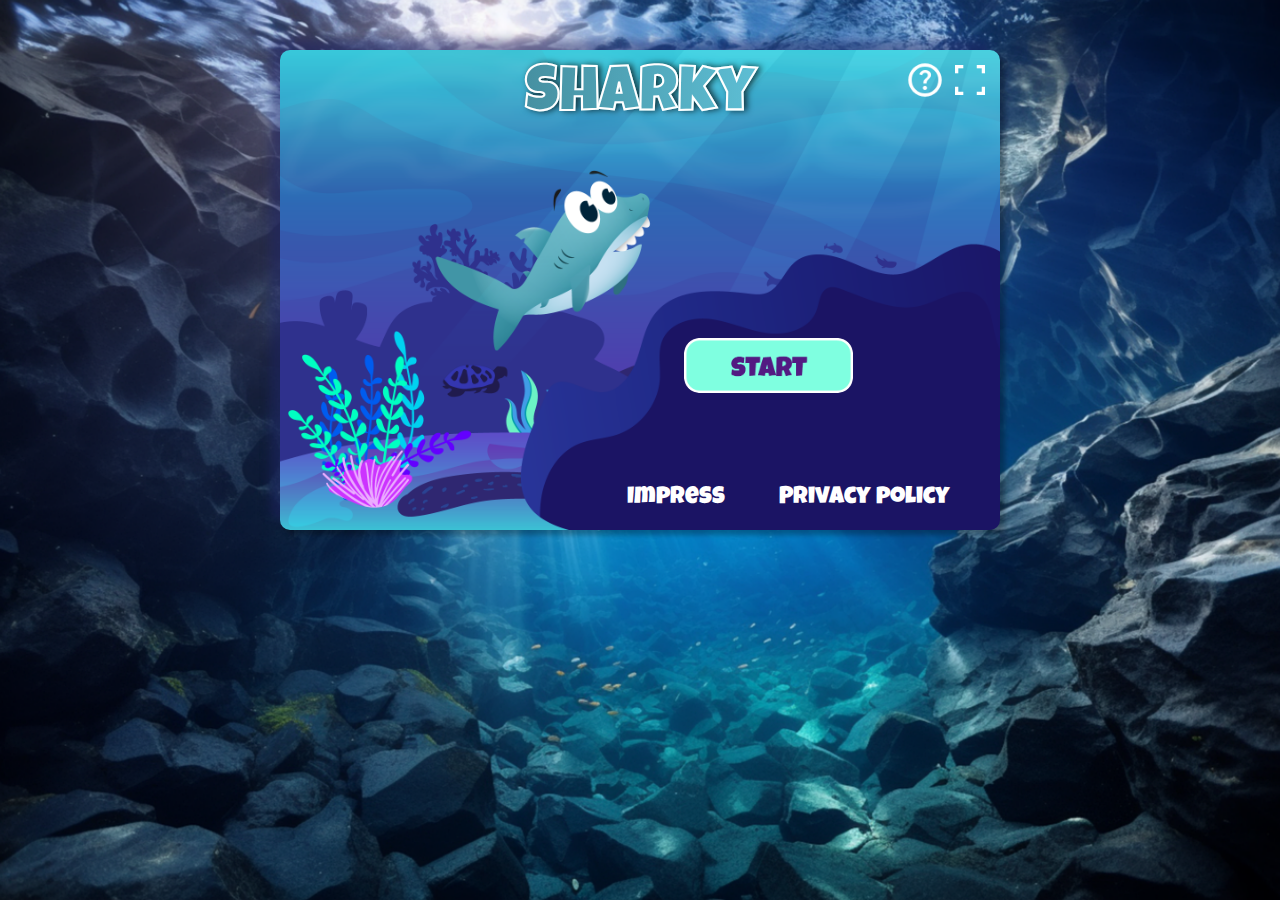
==== index.html @ 09dd5c23 "save discription" ====
<!DOCTYPE html>
<html lang="en">

<head>
    <meta charset="UTF-8">
    <meta name="viewport" content="width=device-width, initial-scale=1.0, maximum-scale=1.0">
    <link rel="icon" type="image/x-icon" href="img/Menu/hai.png">
    <link rel="apple-touch-icon" href="img/Menu/hai.png">
    <link rel="stylesheet" href="style.css">
    <title>Sharky</title>
    <script src="./models/keyboard.class.js"></script>
    <script src="./models/world-music.class.js"></script>
    <script src="./models/world.class.js"></script>
    <script src="./models/drawable-object.class.js"></script>
    <script src="./models/movable-object.class.js"></script>
    <script src="./models/character-img.class.js"></script>
    <script src="./models/character.class.js"></script>
    <script src="./models/jellyfish.class.js"></script>
    <script src="./models/pufferfish.class.js"></script>
    <script src="./models/endboss.class.js"></script>
    <script src="./models/coin.class.js"></script>
    <script src="./models/poison.class.js"></script>
    <script src="./models/statusbar.class.js"></script>
    <script src="./models/light.class.js"></script>
    <script src="./models/background.class.js"></script>
    <script src="./models/throwable-object.class.js"></script>
    <script src="./models/level.class.js"></script>
    <script src="./levels/level1.js"></script>
    <script src="./js/game.js"></script>
</head>

<body onload="init()">

    <div class="rotate-device">
        <p>Please Rotate your Device</p>
    </div>

    <div id="container">
        <h1>Sharky</h1>
        <div class="info">
            <img id="sound" onclick="toggleVolume()" src="img/Menu/sound-on.png" alt="" style="display: none;">
            <img id="info" onclick="toggleInfo()" src="img/Menu/info.png" alt="">
            <img id="fullscreen" onclick="toggleFullscreen()" src="img/Menu/fullscreen.png" alt="">
        </div>

        <div class="help transition" id="help" style="display: none; opacity: 0;" onclick="toggleInfo()">
            <div class="help-cont">
                <table>
                    <tr>
                      <td>Arrow Keys:</td>
                      <td>Swim Left/Right</td>
                    </tr>
                    <tr>
                      <td>Spacebar (hold):</td>
                      <td>Swim Up</td>
                    </tr>
                    <tr>
                      <td>Q:</td>
                      <td>Kill Pufferfish with a slap</td>
                    </tr>
                    <tr>
                      <td>W:</td>
                      <td>Bubbletrap Jellyfish</td>
                    </tr>
                    <tr>
                      <td>E:</td>
                      <td>Special bubble for Endboss</td>
                    </tr>
                  </table>
            </div>
        </div>
        <canvas id="canvas" width="720" height="480"></canvas>
        <menu>
            <img onclick="initGame()" id="start" class="start transition" src="img/6.Botones/Start/2.png" alt="">
        </menu>
        <div id="impress" class="impress">
            <a class="transition" href="impressum.html">Impress</a>
            <a class="transition" href="privacy.html">Privacy policy</a>
        </div>
        <div id="hud" class="hud" style="display: none;">
            <div class="panel">
                <div class="panel-wrapper-left">
                    <button id="btnLeft"><img class="arrow" src="img/Menu/left.png" alt=""></button>
                    <button id="btnRight"><img class="arrow" src="img/Menu/right.png" alt=""></button>
                </div>
            </div>
            <div class="panel">
                <div class="panel-wrapper-right">
                    <div>
                        <button id="btnOne">
                            <img class="fin-slap" src="img/1.Sharkie/4.Attack/Fin slap/5.png" alt="">
                        </button>
                        <button id="btnTwo">
                            <img class="bubble-key" src="img/1.Sharkie/4.Attack/Bubble trap/Bubble.png" alt="">
                        </button>
                        <button id="btnThree">
                            <img class="bubble-key"
                                src="img/1.Sharkie/4.Attack/Bubble trap/Poisoned Bubble (for whale).png" alt="">
                        </button>
                    </div>
                    <div>
                        <button id="btnUp"><img class="arrow" src="img/Menu/up.png" alt=""></button>
                    </div>
                </div>
            </div>
        </div>

        <div class="loading-screen transition" id="loadingScreen" style="opacity: 0; display: none;">
            <p>Game is loading...</p>
        </div>

        <div class="victory-screen transition d-none" id="victory">
            <img cl onclick="initGame('victory')" class="tryagain transition"
                src="img/6.Botones/Try again/Recurso 17.png" alt="">
        </div>

        <div class="gameover-screen transition d-none" id="gameover">
            <img class="gameover-title" src="img/6.Botones/Tittles/Game Over/Recurso 13.png" alt="">
            <img onclick="initGame('gameover')" class="tryagain transition" src="img/6.Botones/Try again/Recurso 17.png"
                alt="">
        </div>
    </div>
    <footer></footer>
</body>

</html>
---- style.css ----
* {
    box-sizing: border-box;
}

@font-face {
    font-family: "luckiestGuy";
    src: url("./fonts/LuckiestGuy-Regular.ttf");
}

.d-none {
    display: none !important;
}

.transition {
    transition: all 125ms ease-in-out;
}

#container {
    position: relative;
    display: flex;
    justify-content: center;
    max-width: 720px;
    width: 100%;
    margin-top: 50px;
}

body {
    margin: 0;
    display: flex;
    flex-direction: column;
    align-items: center;
    font-family: "luckiestGuy";
    font-size: 22px;
    background: url("img/Menu/background.png") no-repeat center center fixed;
    -webkit-background-size: cover;
    -moz-background-size: cover;
    -o-background-size: cover;
    background-size: cover;
    overflow-x: hidden;
    height: 100vh;
}

h1 {
    position: absolute;
    background-image: linear-gradient(90deg, #4690a1 0%, #5dbed4 100%);
    -webkit-background-clip: text;
    -webkit-text-fill-color: transparent;
    filter: drop-shadow(3px 0px 3px rgba(0, 0, 0, 0.671));
    -webkit-text-stroke: 0.1px rgb(255, 255, 255);
    font-size: 64px;
    margin: 15px 0px;
}

p {
    margin: 0;
}

menu {
    position: absolute;
    width: 100%;
    height: 100%;
    margin: 0;
    display: flex;
    justify-content: flex-end;
    padding-inline-start: 0;
    margin-right: 150px;
}

.start {
    height: 55px;
    width: auto;
    cursor: pointer;
    border-radius: 15px;
    margin-top: 40%;
    margin-right: 10%;
}

.impress {
    position: absolute;
    bottom: 20px;
    right: 0;
}

.impress a {
    font-size: 24px;
    color: white;
    text-decoration: wavy;
    margin-right: 50px;
}

.impress a:hover {
    filter: drop-shadow(-2px 0px 5px white);
}

.loading-screen {
    display: flex;
    align-items: center;
    justify-content: center;
    background-color: rgb(255, 255, 255);
    position: absolute;
    top: 0;
    left: 0;
    width: 100%;
    height: 100%;
    z-index: 100;
    border-radius: 10px;
}

.victory-screen {
    display: flex;
    align-items: center;
    justify-content: center;
    background-color: rgba(0, 0, 0, 0.664);
    background-image: url("img/6.Botones/Try again/Mesa de trabajo 1.png");
    background-size: contain;
    position: absolute;
    top: 0;
    left: 0;
    width: 100%;
    height: 100%;
    z-index: 100;
    border-radius: 10px;
}

.tryagain {
    height: 55px;
    width: auto;
    position: absolute;
    top: 320px;
    left: 240px;
    cursor: pointer;
    border-radius: 15px;
}

.tryagain:hover {
    box-shadow: 0px 0px 5px 3px rgba(161, 161, 161, 0.589);
    transform: scale(1.01);
}

.gameover-screen {
    display: flex;
    align-items: center;
    justify-content: center;
    background-color: rgba(0, 0, 0, 0.767);
    background-size: contain;
    position: absolute;
    top: 0;
    left: 0;
    width: 100%;
    height: 100%;
    z-index: 100;
    border-radius: 10px;
}

.gameover-title {
    position: absolute;
    display: flex;
    justify-content: center;
    height: 60px;
    filter: drop-shadow(0px 0px 2px white);
}

.start:hover {
    box-shadow: 0px 0px 5px 3px rgba(161, 161, 161, 0.589);
    transform: scale(1.01);
}

.panel {
    display: none;
}

canvas {
    background-color: black;
    display: block;
    transition: all 100ms ease-in-out;
    border-radius: 10px;
    box-shadow: 5px 5px 5px rgba(0, 0, 0, 0.288), -10px -10px 10px #1d246480;
    background-image: url("img/3. Background/Mesa de trabajo 1.png");
    background-size: cover;
}

.help {
    color: rgb(255, 255, 255);
    background-image: linear-gradient(90deg, #1d9ac0be 100%, #3284bb 50%, #ffffff 0%);
    background-size: contain;
    border-radius: 10px;
    transition: all 200ms ease-in-out;
    position: absolute;
    height: 100%;
    width: 100%;
    z-index: 101;
    display: flex;
    justify-content: center;
    flex-direction: column;
    align-items: center;
    font-size:22px;
    cursor: zoom-out;
}

.help-cont {
    display: flex;
    flex-direction: column;
    gap: 10px;
}

.help-cont table {
    filter: drop-shadow( 2px 2px 2px black);
}

.help-cont table tr td:first-of-type {
    padding-right: 40px;
    display: flex;
    justify-content: flex-start;
}


.info {
    position: absolute;
    display: flex;
    justify-content: flex-end;
    width: 100%;
    top: 0;
    gap: 5px;
    margin-right: 20px;
    margin-top: 10px;
    z-index: 100;
}

.info img {
    height: 40px;
    width: 40px;
    cursor: pointer;
}

.fin-slap {
    height: 70px;
    width: auto;
    position: relative;
    top: -8px;
    left: -2px;
}

.bubble-key {
    height: 35px;
    width: auto;
}

.arrow {
    height: 50px;
    width: auto;
    filter: drop-shadow(0px 0px 2px rgba(255, 255, 255, 0.712));
}

#hud {
    display: none;
    position: absolute;
    bottom: 0;
    left: 0;
    width: 100%;
    z-index: 10;
    align-items: center;
    justify-content: space-between;
}

.rotate-device {
    display: none;
}

.panel {
    display: flex;
}

.panel-wrapper-left,
.panel-wrapper-right div {
    display: flex;
    justify-content: center;
}

.panel-wrapper-left {
    display: flex;
    gap: 20px;
    margin-bottom: -35px;
    margin-left: 40px;
}

.panel-wrapper-right {
    position: relative;
    right: -10px;
    margin-bottom: 10px;
}

button {
    height: 55px;
    width: 55px;
    border-radius: 200px;
    display: flex;
    align-items: center;
    justify-content: center;
    background-color: rgba(127, 255, 212, 0.87);
}

#btnOne {
    position: relative;
    top: 40px;
}

#btnTwo {
    position: relative;
    left: -10px;
    top: -2px;
}

#btnThree {
    position: relative;
    top: -40px;
    left: -16px;
}

#btnUp {
    position: relative;
    right: -35px;
    top: -10px;
    transform: scale(1.2);
}

#btnLeft,
#btnRight {
    transform: scale(1.2);
}

.home {
    position: absolute;
    top: 20px;
    left: 20px;
    display: flex;
    justify-content: center;
    align-items: center;
    padding: 5px;
    height: 50px;
    background-color: rgba(0, 0, 0, 0.575);
    border-radius: 200px;
}

.home:hover {
    filter: drop-shadow(0px 0px 5px white);
}

.impressum {
    color: rgb(255, 255, 255);
    display: flex;
    height: 100vh;
    width: 100%;
    justify-content: center;
    align-items: center;
    flex-direction: column;
    font-size: 16px;
    font-family: Arial, Helvetica, sans-serif;
    line-height: 1.2;
    overflow-y: hidden;
}

.impressum-h1 {
    background-image: linear-gradient(90deg, #4690a1 0%, #5dbed4 100%);
    -webkit-background-clip: text;
    -webkit-text-fill-color: transparent;
    filter: drop-shadow(3px 0px 3px rgba(0, 0, 0, 0.671));
    -webkit-text-stroke: 0.1px rgb(255, 255, 255);
    font-size: 64px;
    margin: 15px 0px;
}

.impressum-cont {
    padding: 20px;
    padding-top: 60px;
    display: flex;
    flex-direction: column;
    gap: 15px;
    overflow-y: scroll;
}

.impressum-cont a {
    color: inherit;
}

.datenschutz {
    max-width: 900px;
}

.privacy {
    padding: 20px;
    padding-top: 60px;
    display: flex;
    flex-direction: column;
    justify-content: flex-start;
    align-items: flex-start;
    gap: 15px;
    overflow-y: scroll;
    height: 100%;
    max-width: 1000px;
    width: 100%;
}

@media only screen and (max-width: 720px) {
    canvas {
        width: 100%;
    }
}

@media (max-width: 1000px) and (orientation: landscape) {
    canvas {
        width: 100%;
    }

    .rotate-device {
        display: none;
    }

    #fullscreen {
        display: none;
    }

    #hud {
        display: flex;
    }

    body {
        margin: 0;
        overflow: hidden;
    }

    #container {
        height: 100%;
        width: 100%;
        margin: 0;

    }
}

@media (max-width: 1000px) and (orientation: portrait) {
    .rotate-device {
        position: absolute;
        top: 0;
        z-index: 999;
        display: flex;
        width: 100%;
        height: 100%;
        background-color: rgb(27, 27, 27);
        display: flex;
        justify-content: center;
        align-items: center;
        color: white;
    }
}

@media (max-width: 680px) {
    h1 {
        display: none;
    }

    .start {
        margin-top: 40%;
        height: 40px;
    }
    .home {
        position: absolute;
        top: 70px;
        left: 20px;
        height: 50px;
    }

    .impressum-h1 {
        font-size: 35px;
    }
    
}
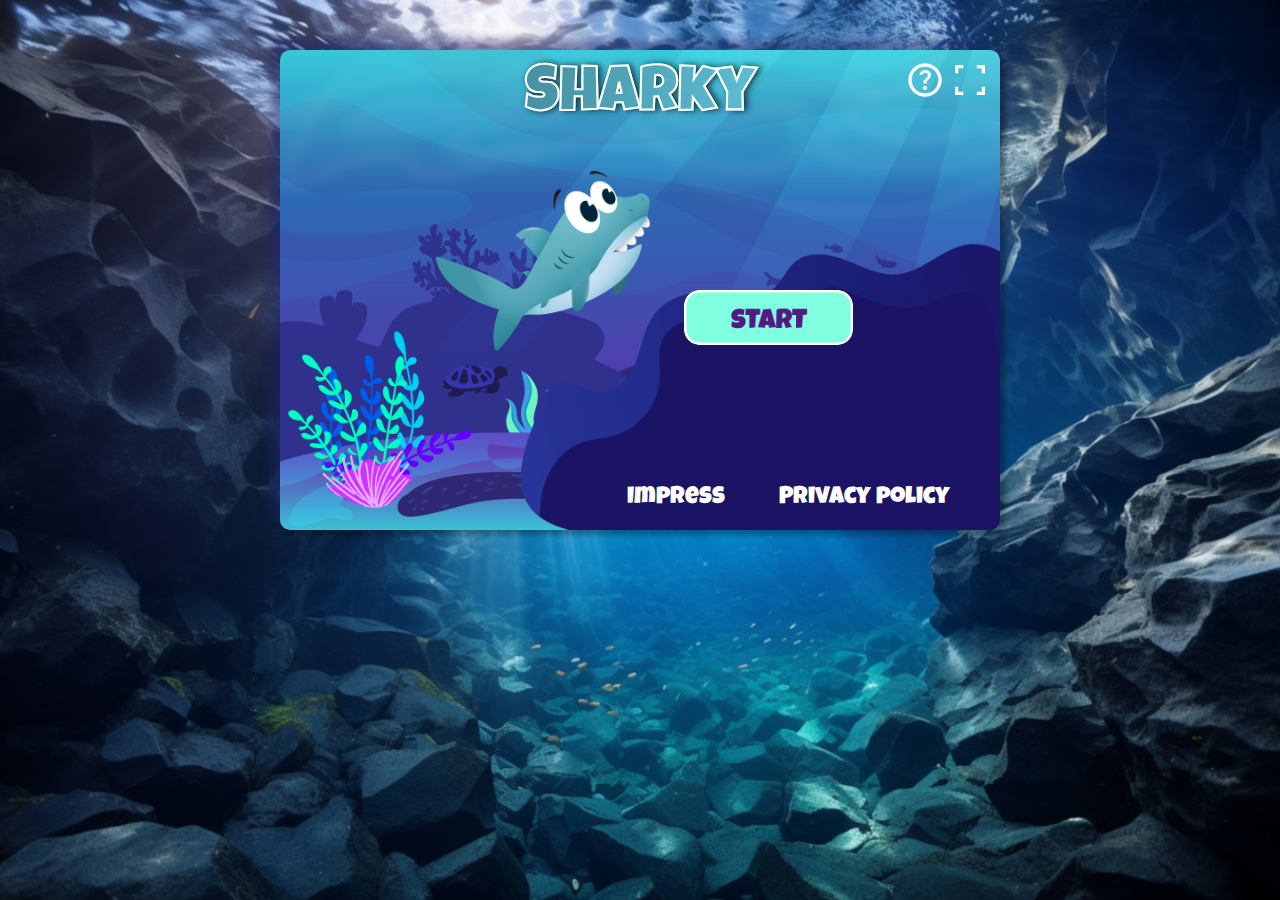
==== commit 7f833309: "refactoring  / sound improvement / dead animation endboss" ====
--- a/index.html
+++ b/index.html
@@ -4,8 +4,8 @@
 <head>
     <meta charset="UTF-8">
     <meta name="viewport" content="width=device-width, initial-scale=1.0, maximum-scale=1.0">
-    <link rel="icon" type="image/x-icon" href="img/Menu/hai.png">
-    <link rel="apple-touch-icon" href="img/Menu/hai.png">
+    <link rel="icon" type="image/x-icon" href="icons/hai.png">
+    <link rel="apple-touch-icon" href="icons/hai.png">
     <link rel="stylesheet" href="style.css">
     <title>Sharky</title>
     <script src="./models/keyboard.class.js"></script>
@@ -29,20 +29,17 @@
     <script src="./js/game.js"></script>
 </head>
 
-<body onload="init()">
-
+<body onload="init()" onresize="reportWindowSize()">
     <div class="rotate-device">
         <p>Please Rotate your Device</p>
     </div>
-
     <div id="container">
         <h1>Sharky</h1>
         <div class="info">
-            <img id="sound" onclick="toggleVolume()" src="img/Menu/sound-on.png" alt="" style="display: none;">
-            <img id="info" onclick="toggleInfo()" src="img/Menu/info.png" alt="">
-            <img id="fullscreen" onclick="toggleFullscreen()" src="img/Menu/fullscreen.png" alt="">
+            <img id="sound" onclick="toggleVolume()" src="icons/sound-on.png" alt="" style="display: none;">
+            <img id="info" onclick="toggleInfo()" src="icons/info.png" alt="">
+            <img id="fullscreen" onclick="toggleFullscreen()" src="icons/fullscreen.png" alt="">
         </div>
-
         <div class="help transition" id="help" style="display: none; opacity: 0;" onclick="toggleInfo()">
             <div class="help-cont">
                 <table>
@@ -80,8 +77,8 @@
         <div id="hud" class="hud" style="display: none;">
             <div class="panel">
                 <div class="panel-wrapper-left">
-                    <button id="btnLeft"><img class="arrow" src="img/Menu/left.png" alt=""></button>
-                    <button id="btnRight"><img class="arrow" src="img/Menu/right.png" alt=""></button>
+                    <button id="btnLeft"><img class="arrow" src="icons/left.png" alt=""></button>
+                    <button id="btnRight"><img class="arrow" src="icons/right.png" alt=""></button>
                 </div>
             </div>
             <div class="panel">
@@ -99,21 +96,18 @@
                         </button>
                     </div>
                     <div>
-                        <button id="btnUp"><img class="arrow" src="img/Menu/up.png" alt=""></button>
+                        <button id="btnUp"><img class="arrow" src="icons/up.png" alt=""></button>
                     </div>
                 </div>
             </div>
         </div>
-
         <div class="loading-screen transition" id="loadingScreen" style="opacity: 0; display: none;">
             <p>Game is loading...</p>
         </div>
-
         <div class="victory-screen transition d-none" id="victory">
             <img cl onclick="initGame('victory')" class="tryagain transition"
                 src="img/6.Botones/Try again/Recurso 17.png" alt="">
         </div>
-
         <div class="gameover-screen transition d-none" id="gameover">
             <img class="gameover-title" src="img/6.Botones/Tittles/Game Over/Recurso 13.png" alt="">
             <img onclick="initGame('gameover')" class="tryagain transition" src="img/6.Botones/Try again/Recurso 17.png"
--- a/style.css
+++ b/style.css
@@ -31,7 +31,7 @@
     align-items: center;
     font-family: "luckiestGuy";
     font-size: 22px;
-    background: url("img/Menu/background.png") no-repeat center center fixed;
+    background: url("icons/background.png") no-repeat center center fixed;
     -webkit-background-size: cover;
     -moz-background-size: cover;
     -o-background-size: cover;
@@ -67,13 +67,15 @@
 }
 
 .start {
+    position: relative;
+    top: 50%;
     height: 55px;
     width: auto;
     cursor: pointer;
     border-radius: 15px;
-    margin-top: 40%;
     margin-right: 10%;
 }
+
 
 .impress {
     position: absolute;
@@ -158,11 +160,6 @@
     justify-content: center;
     height: 60px;
     filter: drop-shadow(0px 0px 2px white);
-}
-
-.start:hover {
-    box-shadow: 0px 0px 5px 3px rgba(161, 161, 161, 0.589);
-    transform: scale(1.01);
 }
 
 .panel {
@@ -193,7 +190,7 @@
     justify-content: center;
     flex-direction: column;
     align-items: center;
-    font-size:22px;
+    font-size: 22px;
     cursor: zoom-out;
 }
 
@@ -204,7 +201,7 @@
 }
 
 .help-cont table {
-    filter: drop-shadow( 2px 2px 2px black);
+    filter: drop-shadow(2px 2px 2px black);
 }
 
 .help-cont table tr td:first-of-type {
@@ -297,6 +294,7 @@
     align-items: center;
     justify-content: center;
     background-color: rgba(127, 255, 212, 0.87);
+    transition: all 125ms ease-in-out;
 }
 
 #btnOne {
@@ -326,6 +324,30 @@
 #btnLeft,
 #btnRight {
     transform: scale(1.2);
+}
+
+#btnThree:active {
+    background-color: rgba(63, 92, 82, 0.87);
+}
+
+#btnOne:active {
+    background-color: rgba(63, 92, 82, 0.87);
+}
+
+#btnTwo:active {
+    background-color: rgba(63, 92, 82, 0.87);
+}
+
+#btnRight:active {
+    background-color: rgba(63, 92, 82, 0.87);
+}
+
+#btnLeft:active {
+    background-color: rgba(63, 92, 82, 0.87);
+}
+
+#btnUp:active {
+    background-color: rgba(63, 92, 82, 0.87);
 }
 
 .home {
@@ -375,7 +397,7 @@
     display: flex;
     flex-direction: column;
     gap: 15px;
-    overflow-y: scroll;
+    overflow-y: auto;
 }
 
 .impressum-cont a {
@@ -400,13 +422,24 @@
     width: 100%;
 }
 
-@media only screen and (max-width: 720px) {
-    canvas {
-        width: 100%;
-    }
-}
-
-@media (max-width: 1000px) and (orientation: landscape) {
+.rotate-device {
+    position: absolute;
+    top: 0;
+    z-index: 999;
+    width: 100%;
+    height: 100%;
+    background-color: rgb(27, 27, 27);
+    justify-content: center;
+    align-items: center;
+    color: white;
+}
+
+@media (max-width: 950px) and (orientation: landscape) {
+
+    body {
+        overflow: hidden;
+    }
+
     canvas {
         width: 100%;
     }
@@ -429,47 +462,28 @@
     }
 
     #container {
-        height: 100%;
-        width: 100%;
-        margin: 0;
-
-    }
-}
-
-@media (max-width: 1000px) and (orientation: portrait) {
-    .rotate-device {
-        position: absolute;
-        top: 0;
-        z-index: 999;
-        display: flex;
         width: 100%;
         height: 100%;
-        background-color: rgb(27, 27, 27);
+        margin: 0;
+    }
+}
+
+@media (max-width: 950px) and (orientation: portrait) {
+    .rotate-device {
         display: flex;
-        justify-content: center;
-        align-items: center;
-        color: white;
-    }
-}
-
-@media (max-width: 680px) {
-    h1 {
-        display: none;
-    }
-
-    .start {
-        margin-top: 40%;
-        height: 40px;
-    }
+    }
+}
+
+@media (max-width: 950px) {
     .home {
-        position: absolute;
-        top: 70px;
-        left: 20px;
-        height: 50px;
+        height: 35px;
     }
 
     .impressum-h1 {
         font-size: 35px;
     }
-    
+
+    #priv-h1 {
+        font-size: 28px;
+    }
 }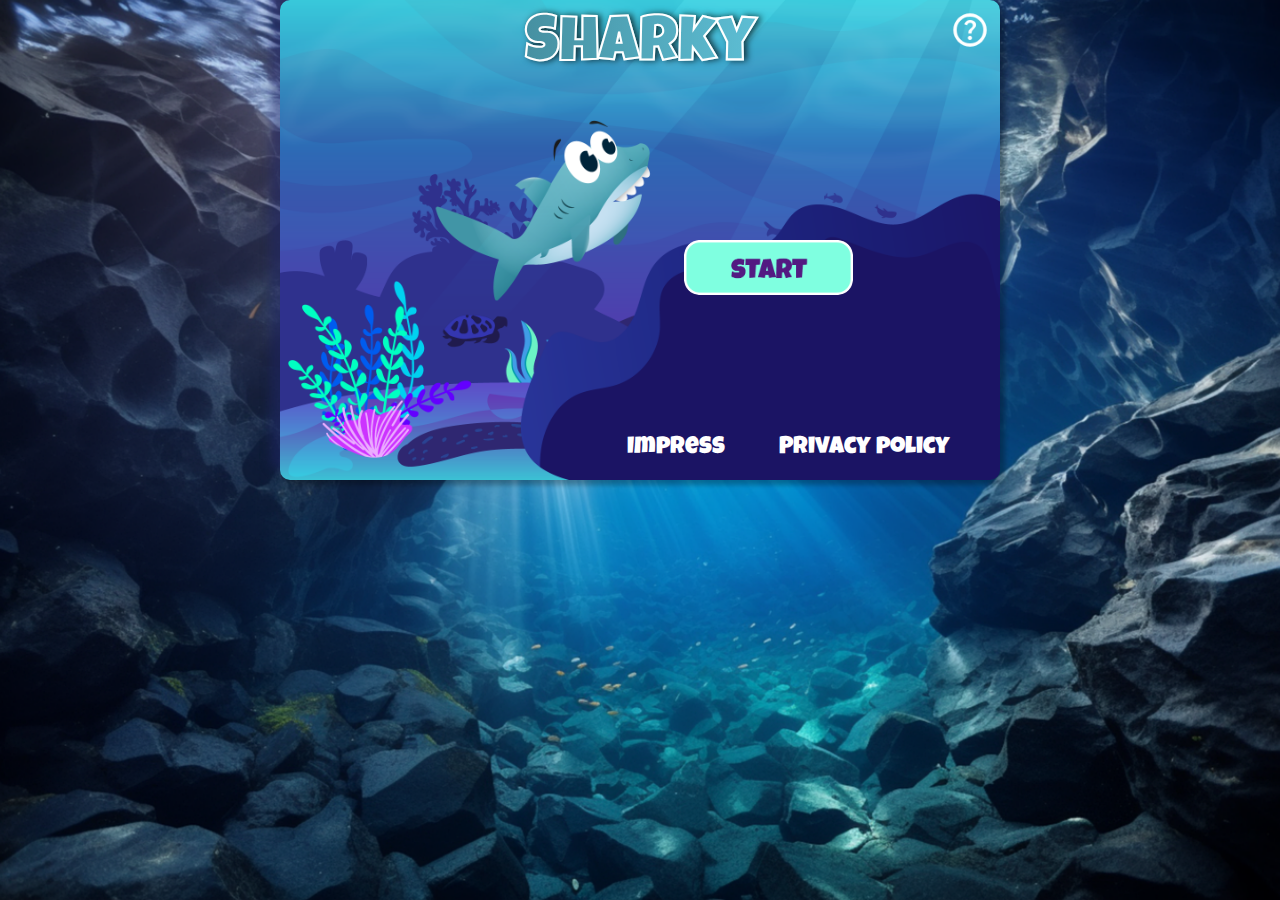
==== commit 14373907: "save styling" ====
--- a/index.html
+++ b/index.html
@@ -29,11 +29,12 @@
     <script src="./js/game.js"></script>
 </head>
 
-<body onload="init()" onresize="reportWindowSize()">
+<body onload="init()">
     <div class="rotate-device">
         <p>Please Rotate your Device</p>
     </div>
     <div id="container">
+
         <h1>Sharky</h1>
         <div class="info">
             <img id="sound" onclick="toggleVolume()" src="icons/sound-on.png" alt="" style="display: none;">
@@ -44,26 +45,26 @@
             <div class="help-cont">
                 <table>
                     <tr>
-                      <td>Arrow Keys:</td>
-                      <td>Swim Left/Right</td>
+                        <td>Arrow Keys:</td>
+                        <td>Swim Left/Right</td>
                     </tr>
                     <tr>
-                      <td>Spacebar (hold):</td>
-                      <td>Swim Up</td>
+                        <td>Spacebar (hold):</td>
+                        <td>Swim Up</td>
                     </tr>
                     <tr>
-                      <td>Q:</td>
-                      <td>Kill Pufferfish with a slap</td>
+                        <td>Q:</td>
+                        <td>Kill Pufferfish with a slap</td>
                     </tr>
                     <tr>
-                      <td>W:</td>
-                      <td>Bubbletrap Jellyfish</td>
+                        <td>W:</td>
+                        <td>Bubbletrap Jellyfish</td>
                     </tr>
                     <tr>
-                      <td>E:</td>
-                      <td>Special bubble for Endboss</td>
+                        <td>E:</td>
+                        <td>Special bubble for Endboss</td>
                     </tr>
-                  </table>
+                </table>
             </div>
         </div>
         <canvas id="canvas" width="720" height="480"></canvas>
--- a/style.css
+++ b/style.css
@@ -259,10 +259,6 @@
     justify-content: space-between;
 }
 
-.rotate-device {
-    display: none;
-}
-
 .panel {
     display: flex;
 }
@@ -423,6 +419,7 @@
 }
 
 .rotate-device {
+    display: none;
     position: absolute;
     top: 0;
     z-index: 999;
@@ -434,28 +431,7 @@
     color: white;
 }
 
-@media (max-width: 950px) and (orientation: landscape) {
-
-    body {
-        overflow: hidden;
-    }
-
-    canvas {
-        width: 100%;
-    }
-
-    .rotate-device {
-        display: none;
-    }
-
-    #fullscreen {
-        display: none;
-    }
-
-    #hud {
-        display: flex;
-    }
-
+@media (max-width: 1370px) and (orientation: landscape) {
     body {
         margin: 0;
         overflow: hidden;
@@ -463,18 +439,45 @@
 
     #container {
         width: 100%;
+
+        margin: 0;
+    }
+    #hud {
+        display: flex;
+    }
+    canvas {
+        width: 100%;
+    }
+}
+
+@media (max-width: 950px) {
+    #container {
         height: 100%;
-        margin: 0;
-    }
-}
-
-@media (max-width: 950px) and (orientation: portrait) {
+    }
+}
+
+@media (min-width: 1000px) and (max-width: 1370px) {
+
+    #fullscreen {
+        display: none;
+    }
+
+    .rotate-device {
+        display: none !important;
+    }
+    #hud {
+        display: flex;
+    }
+
+}
+
+@media (max-width: 1370px) and (orientation: portrait) {
     .rotate-device {
         display: flex;
     }
 }
 
-@media (max-width: 950px) {
+@media (max-width: 1000px) {
     .home {
         height: 35px;
     }
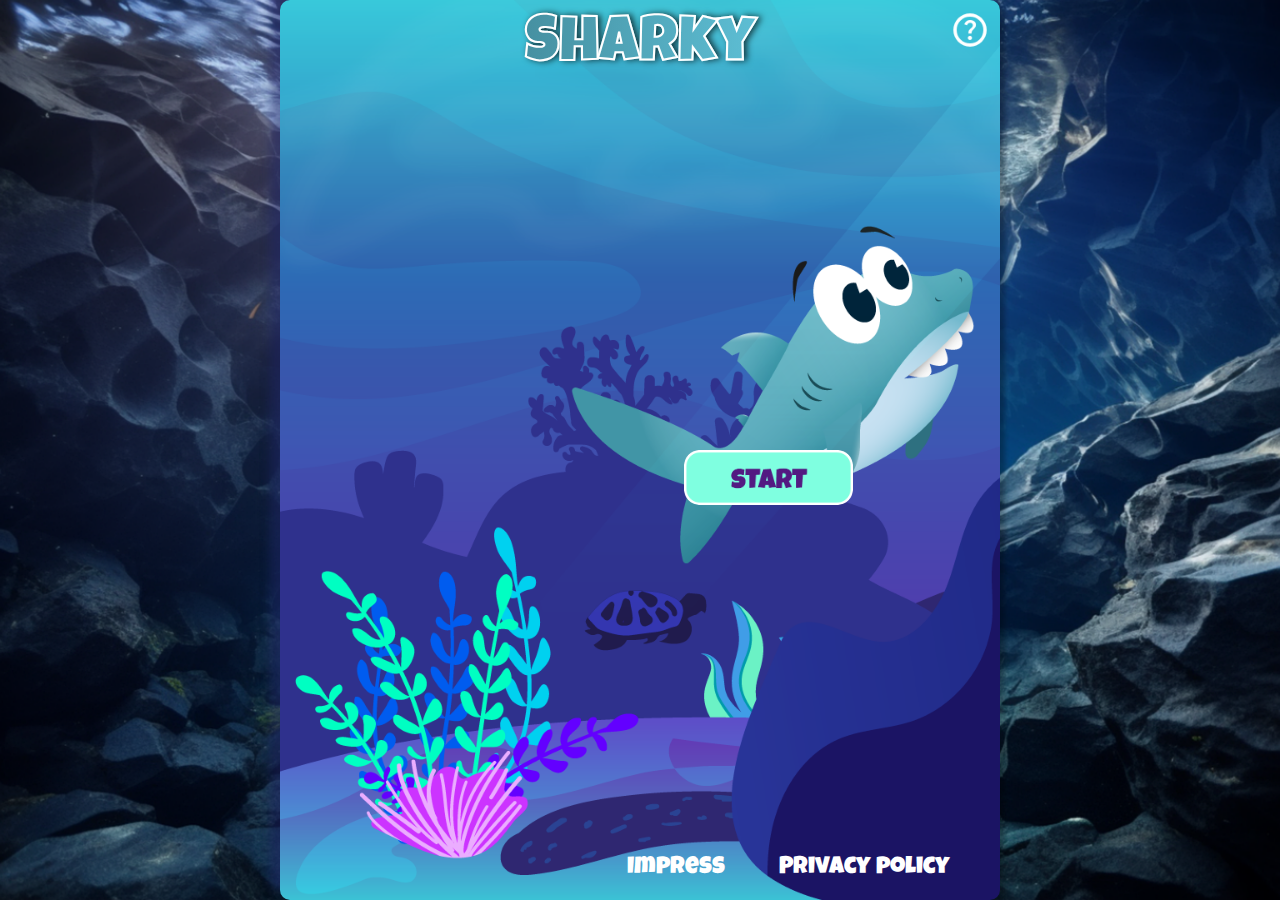
==== commit 8ff0cef4: "save style" ====
--- a/index.html
+++ b/index.html
@@ -30,11 +30,7 @@
 </head>
 
 <body onload="init()">
-    <div class="rotate-device">
-        <p>Please Rotate your Device</p>
-    </div>
     <div id="container">
-
         <h1>Sharky</h1>
         <div class="info">
             <img id="sound" onclick="toggleVolume()" src="icons/sound-on.png" alt="" style="display: none;">
@@ -115,7 +111,10 @@
                 alt="">
         </div>
     </div>
-    <footer></footer>
+
+    <div class="rotate-device">
+        <p>Please Rotate your Device</p>
+    </div>
 </body>
 
 </html>--- a/style.css
+++ b/style.css
@@ -18,9 +18,10 @@
 #container {
     position: relative;
     display: flex;
-    justify-content: center;
+    flex-direction: column;
+    align-items: center;
+    width: 100%;
     max-width: 720px;
-    width: 100%;
     margin-top: 50px;
 }
 
@@ -32,9 +33,6 @@
     font-family: "luckiestGuy";
     font-size: 22px;
     background: url("icons/background.png") no-repeat center center fixed;
-    -webkit-background-size: cover;
-    -moz-background-size: cover;
-    -o-background-size: cover;
     background-size: cover;
     overflow-x: hidden;
     height: 100vh;
@@ -167,6 +165,7 @@
 }
 
 canvas {
+    display: block;
     background-color: black;
     display: block;
     transition: all 100ms ease-in-out;
@@ -174,6 +173,8 @@
     box-shadow: 5px 5px 5px rgba(0, 0, 0, 0.288), -10px -10px 10px #1d246480;
     background-image: url("img/3. Background/Mesa de trabajo 1.png");
     background-size: cover;
+
+
 }
 
 .help {
@@ -421,14 +422,13 @@
 .rotate-device {
     display: none;
     position: absolute;
-    top: 0;
     z-index: 999;
     width: 100%;
     height: 100%;
     background-color: rgb(27, 27, 27);
-    justify-content: center;
-    align-items: center;
     color: white;
+    justify-content: center;
+    align-items: center;
 }
 
 @media (max-width: 1370px) and (orientation: landscape) {
@@ -439,7 +439,7 @@
 
     #container {
         width: 100%;
-
+        height: 100%;
         margin: 0;
     }
     #hud {
@@ -447,33 +447,36 @@
     }
     canvas {
         width: 100%;
-    }
-}
-
-@media (max-width: 950px) {
-    #container {
         height: 100%;
     }
-}
-
-@media (min-width: 1000px) and (max-width: 1370px) {
-
     #fullscreen {
         display: none;
     }
-
+}
+
+@media (min-width: 1000px) and (max-width: 1370px) {
     .rotate-device {
         display: none !important;
     }
     #hud {
         display: flex;
     }
-
-}
-
-@media (max-width: 1370px) and (orientation: portrait) {
+    button {
+        height: 70px;
+        width: 70px;
+    }
+}
+
+@media (max-width: 1370px) and (orientation: portrait){
     .rotate-device {
-        display: flex;
+        display: flex !important;
+    }
+    body {
+        overflow: hidden;
+    }
+
+    #container {
+        display: none;
     }
 }
 
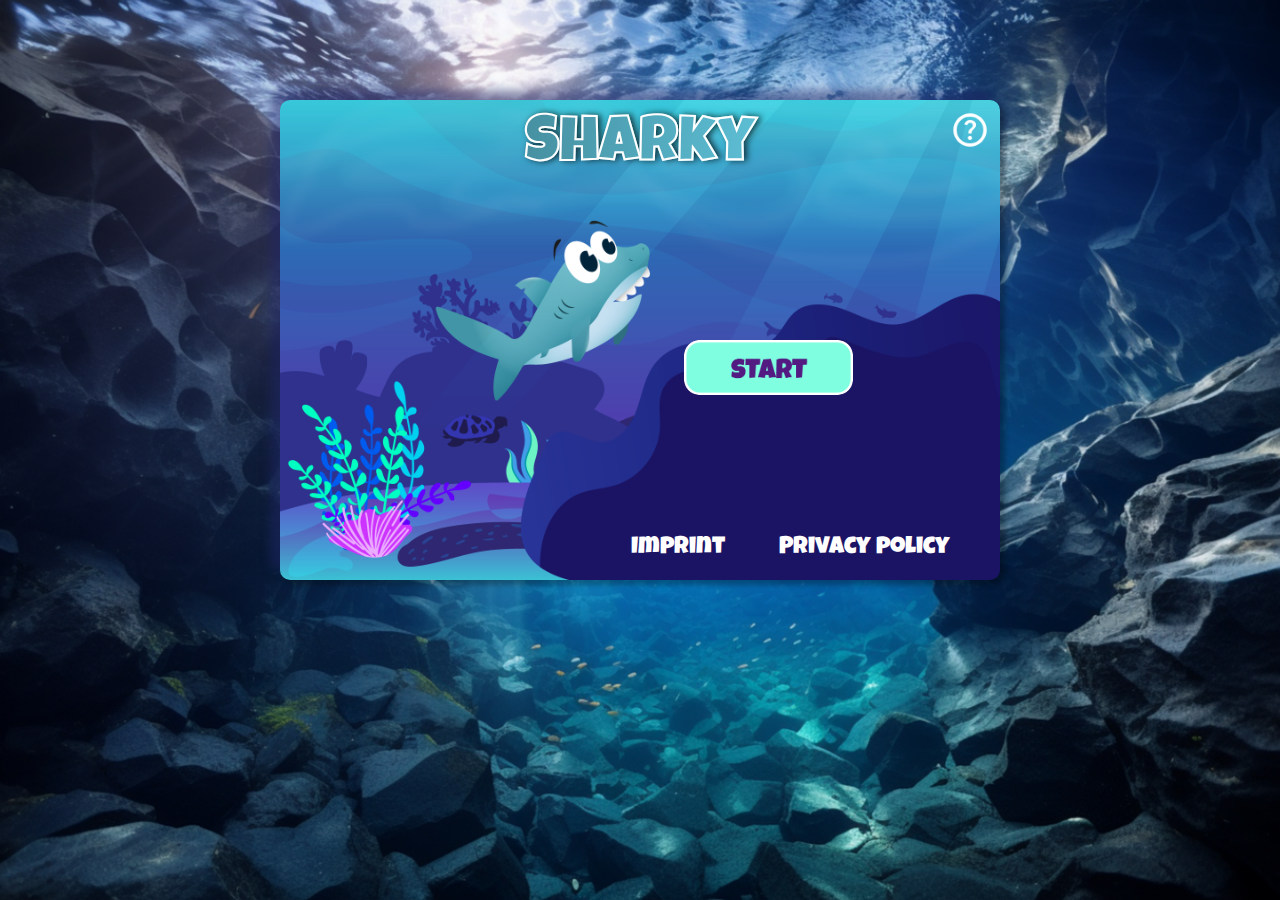
==== commit 07b79bba: "better Loading screen" ====
--- a/index.html
+++ b/index.html
@@ -65,10 +65,10 @@
         </div>
         <canvas id="canvas" width="720" height="480"></canvas>
         <menu>
-            <img onclick="initGame()" id="start" class="start transition" src="img/6.Botones/Start/2.png" alt="">
+            <img onclick="initGame('firststart')" id="start" class="start transition" src="img/6.Botones/Start/2.png" alt="">
         </menu>
         <div id="impress" class="impress">
-            <a class="transition" href="impressum.html">Impress</a>
+            <a class="transition" href="impressum.html">Imprint</a>
             <a class="transition" href="privacy.html">Privacy policy</a>
         </div>
         <div id="hud" class="hud" style="display: none;">
--- a/style.css
+++ b/style.css
@@ -439,7 +439,6 @@
 
     #container {
         width: 100%;
-        height: 100%;
         margin: 0;
     }
     #hud {
@@ -447,14 +446,13 @@
     }
     canvas {
         width: 100%;
-        height: 100%;
     }
     #fullscreen {
         display: none;
     }
 }
 
-@media (min-width: 1000px) and (max-width: 1370px) {
+@media (min-width: 950px) and (max-width: 1370px) and (orientation: landscape) {
     .rotate-device {
         display: none !important;
     }
@@ -465,25 +463,37 @@
         height: 70px;
         width: 70px;
     }
+
+    #container {
+        margin-top: 100px;
+    }
 }
 
 @media (max-width: 1370px) and (orientation: portrait){
+    body {
+        overflow: hidden;
+    }
+
+    #container {
+        display: none;
+        
+    }
+
     .rotate-device {
         display: flex !important;
     }
-    body {
-        overflow: hidden;
-    }
-
-    #container {
-        display: none;
-    }
-}
-
-@media (max-width: 1000px) {
+}
+
+@media (max-width: 950px) {
     .home {
         height: 35px;
     }
+    #container {
+        height: 100%;
+    }
+    canvas {
+        height: 100%;
+    }
 
     .impressum-h1 {
         font-size: 35px;
